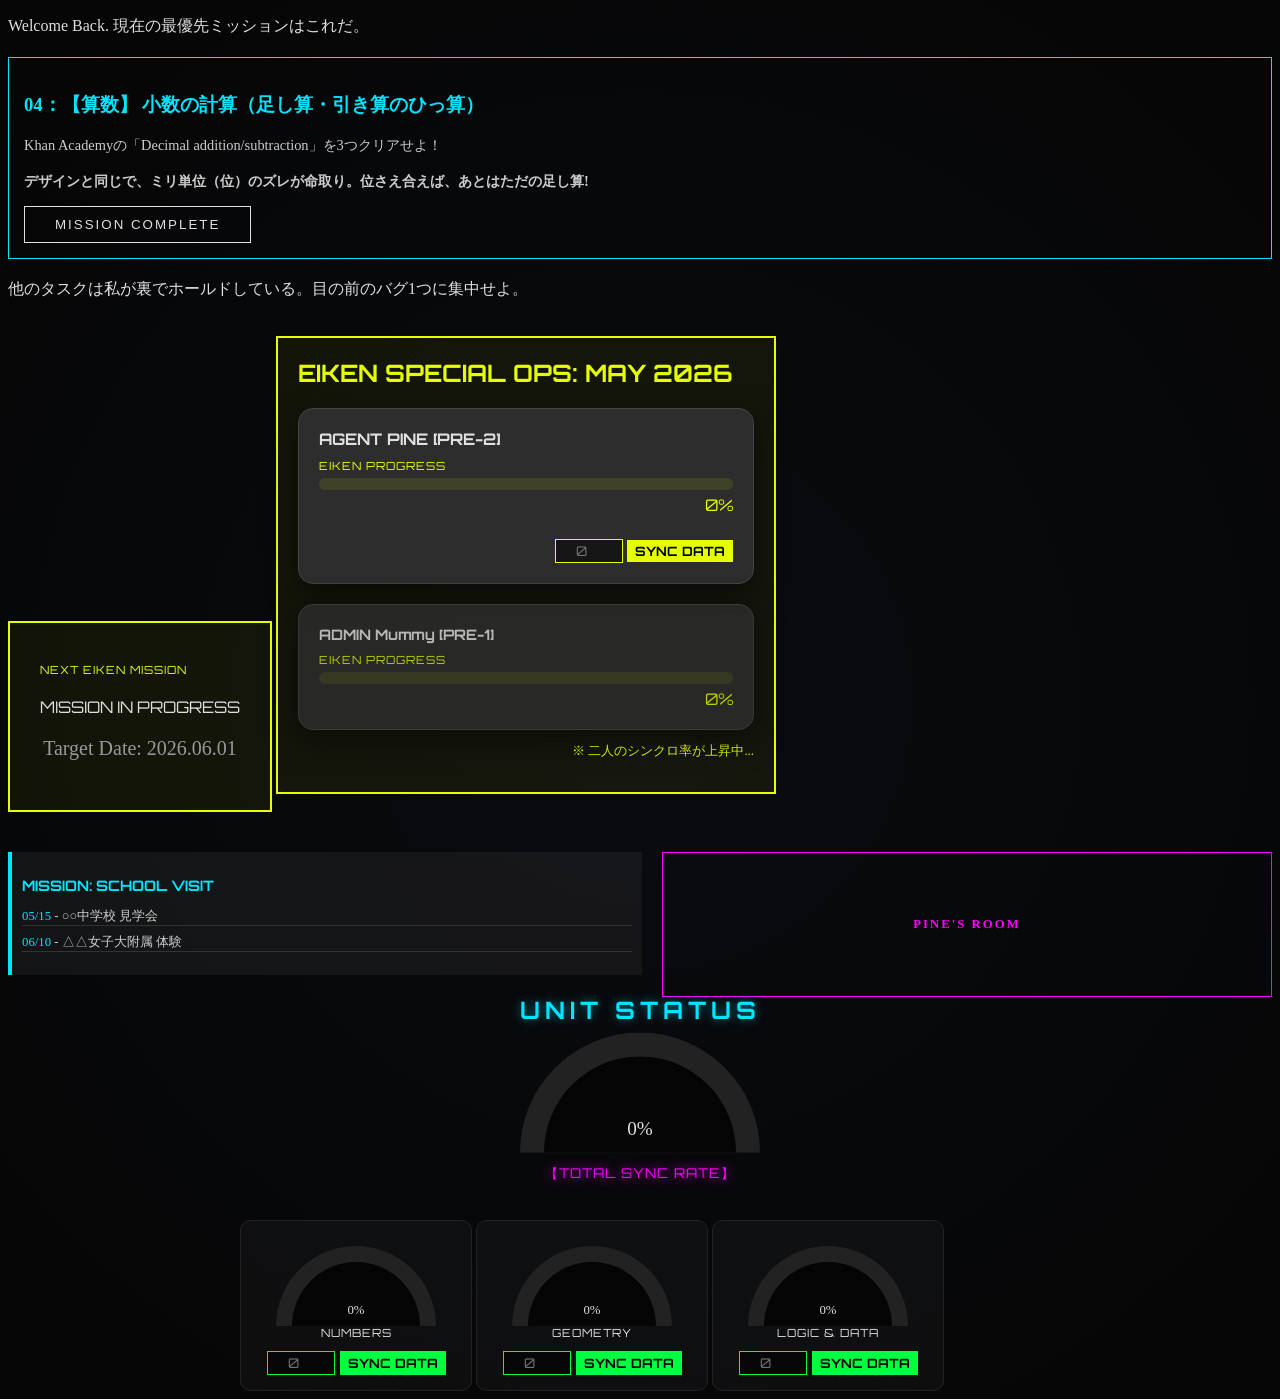
==== Active.html @ 0f69d70f "Add files via upload" ====
<!DOCTYPE html>
<html lang="ja">
<head>
    <meta charset="UTF-8">
    <meta name="viewport" content="width=device-width, initial-scale=1.0">
    <title>JULIA's Global Upgrade Dashboard</title>
    <link href="https://fonts.googleapis.com/css2?family=Orbitron:wght@400;700&family=Noto+Sans+JP:wght@400;700&display=swap" rel="stylesheet">
    <link rel="stylesheet" href="https://cdnjs.cloudflare.com/ajax/libs/animate.css/4.1.1/animate.min.css"/>
    <link rel="stylesheet" href="CSS.css">
    <script src="https://code.jquery.com/jquery-3.6.0.min.js"></script>
    <script src="js/quest.js"></script>
    <script src="js/animation.js"></script>
</head>
<body>

<!-- 01 TODAY'S MISSION -->
    <section id="mission_message">
        <p>Welcome Back. 現在の最優先ミッションはこれだ。</p>
    </section>

    <section id="today's_quest">
        <div id="quest-board" style="margin: 20px 0; border: 1px solid #00e5ff; padding: 15px;">
            <h3 id="quest-title" style="color: #00e5ff;">SCANNING MISSION...</h3>
            <p id="quest-detail" style="font-size: 0.9rem; color: #ccc;">Checking system status...</p>
            <button id="complete-btn" class="btn-minimal" style="display:none;">MISSION COMPLETE</button>
        </div>
    </section>

    <section id="mission_message">
        <p>他のタスクは私が裏でホールドしている。目の前のバグ1つに集中せよ。</p>
    </section>


<!-- 02 EIKEN SECTION -->

    <!-- 英検カウントダウンタイマー -->
    <section id="Eiken_CountDown">
        <div class="status-card" style="padding: 30px; border: 2px solid #e5ff00; background: rgba(229, 255, 0, 0.05);">
            <p class="label" style="color: #e5ff00;"><i class="fas fa-bullseye"></i> NEXT EIKEN MISSION</p>
            <div id="eiken-timer" style="font-family: 'Orbitron'; text-align: center; margin: 20px 0;">
                </div>
            <p style="font-size: 20px; color: #999; text-align: center;">Target Date: 2026.06.01</p>
        </div>
    </section>



        <section id="eiken-special-ops">
            <h2 style="color: #e5ff00; font-family: 'Orbitron'; margin-top: 0;">EIKEN SPECIAL OPS: MAY 2026</h2>
            
            <div class="status-container" style="margin-bottom: 20px;">
                <div class="status-text">
                    <span>AGENT PINE [PRE-2]</span>
                </div>

                <div class="progress-container-horizontal">
                    <p class="label" style="color: #e5ff00; margin-bottom: 5px;">EIKEN PROGRESS</p>
                        <div class="hp-bar-bg" style="width: 100%; background: rgba(229, 255, 0, 0.1); height: 12px; border-radius: 6px; overflow: hidden;">
                            <div id="eiken-bar-fill-pine"></div>
                        </div>
                        <div style="text-align: right; font-family: 'Orbitron'; color: #e5ff00; margin-top: 5px;">
                            <span id="eiken-percent">0</span>%
                        </div>

                        <div class="input-sync-box">
                            <input type="number" id="input-eiken" placeholder="0">
                            <button id="btn-numbers" onclick="sendProgressDirect('eiken')">SYNC DATA</button>
                        </div>
                </div>
            </div>

            <div class="status-container" style="opacity: 0.8;">
                <div class="status-text" style="font-size: 0.9rem;">
                    <span>ADMIN Mummy [PRE-1]</span>
                </div>

                <div class="progress-container-horizontal">
                    <p class="label" style="color: #e5ff00; margin-bottom: 5px;">EIKEN PROGRESS</p>
                        <div class="bar-bg" style="width: 100%; background: rgba(229, 255, 0, 0.1); height: 12px; border-radius: 6px; overflow: hidden;">
                            <div id="eiken-bar-fill-mummy"></div>
                        </div>
                        <div style="text-align: right; font-family: 'Orbitron'; color: #e5ff00; margin-top: 5px;">
                            <span id="eiken-percent">0</span>%
                        </div>
                </div>
            </div>
            
            <p id="eiken-sync-msg" style="font-size: 0.8rem; text-align: right; color: #e5ff00;">
                ※ 二人のシンクロ率が上昇中...
            </p>
        </section>

        <section id="info-portal" style="display: flex; gap: 20px; margin-top: 20px;">
            <div class="schedule-board">
                <h3 style="font-family: 'Orbitron'; font-size: 0.9rem; color:#00e5ff;">MISSION: SCHOOL VISIT</h3>
                <ul style="list-style: none; padding: 0; font-size: 0.8rem; color:#ccc;">
                    <li style="margin-bottom: 8px; border-bottom: 1px solid #333;"><span style="color:#00e5ff;">05/15</span> - ○○中学校 見学会</li>
                    <li style="margin-bottom: 8px; border-bottom: 1px solid #333;"><span style="color:#00e5ff;">06/10</span> - △△女子大附属 体験</li>
                </ul>
            </div>

            <div class="to_gemini">
                <a href="https://gemini.google.com/" target="_blank" class="btn-minimal">
                    <i class="fas fa-brain"></i> PINE'S ROOM
                </a>
            </div>
        </section>


    <section id="status-dashboard" style="width: 100%; max-width: 800px; margin: 0 auto;">
        <h1 style="text-align: center; letter-spacing: 5px;">UNIT STATUS</h1>

        <div id="total-sync-sector" style="text-align: center; margin-bottom: 50px; transform: scale(1.2);">
            <div class="gauge large-gauge">
                <div class="gauge-body">
                    <div id="total-gauge-fill" class="gauge-fill"></div>
                    <div class="gauge-cover">
                        <span id="total-percent">0</span>%
                    </div>
                </div>
            </div>
            <p class="label" style="color: #ff00ff; text-shadow: 0 0 10px #ff00ff;">【TOTAL SYNC RATE】</p>
        </div>

<!-- 各ゲージと入力フォーム -->


        <div class="gauge-item">
            <div class="gauge small-gauge">
                <div class="gauge-body">
                    <div id="numbers-gauge-fill" class="gauge-fill"></div>
                    <div class="gauge-cover"><span id="numbers-percent">0</span>%</div>
                </div>
            </div>
            <p class="label">NUMBERS</p>
            
            <div class="input-sync-box">
                <input type="number" id="input-numbers" placeholder="0">
                <button id="btn-numbers" onclick="sendProgressDirect('numbers')">SYNC DATA</button>
            </div>
        </div>

        <div class="gauge-item">
            <div class="gauge small-gauge">
                <div class="gauge-body">
                    <div id="geometry-gauge-fill" class="gauge-fill"></div>
                    <div class="gauge-cover"><span id="geometry-percent">0</span>%</div>
                </div>
            </div>
            <p class="label">GEOMETRY</p>

            <div class="input-sync-box">
                <input type="number" id="input-geometry" placeholder="0">
                <button id="btn-geometry" onclick="sendProgressDirect('geometry')">SYNC DATA</button>
            </div>
        </div>

        <div class="gauge-item">
            <div class="gauge small-gauge">
                <div class="gauge-body">
                    <div id="logic-gauge-fill" class="gauge-fill"></div>
                    <div class="gauge-cover"><span id="logic-percent">0</span>%</div>
                </div>
            </div>
            <p class="label">LOGIC & DATA</p>

            <div class="input-sync-box">
                <input type="number" id="input-logic" placeholder="0">
                <button id="btn-logic" onclick="sendProgressDirect('logic')">SYNC DATA</button>
            </div>
        </div>
    </div>
</section>

</body>
</html>
---- CSS.css ----
/* 背景をさらに深く、計器が映える色に */
body {
    background: radial-gradient(circle at center, #0a0c10 0%, #050505 100%);
    color: #e0e0e0;
}

        a {
            color: #e0e0e0;
            font-weight: bold;
            text-decoration: none;
        }
        a:hover {
            text-shadow: 0 0 10px #00e5ff;
            color: #fff;
        }

        #main-container {
            width: 80%;
            max-width: 600px;
            border-left: 2px solid #00e5ff; /* 左側の細いラインだけで「プロ」を演出 */
            padding: 40px;
            background: rgba(255, 255, 255, 0.02);
        }

        /* ボタンも「塗り」じゃなく「枠線」で */
        .btn-minimal {
            background: transparent;
            border: 1px solid #e0e0e0;
            color: #e0e0e0;
            padding: 10px 30px;
            letter-spacing: 2px;
            transition: 0.3s;
        }

        .btn-minimal:hover {
            border-color: #00e5ff;
            color: #00e5ff;
            box-shadow: 0 0 15px rgba(0, 229, 255, 0.3);
        }

        h1 {
            font-family: 'Orbitron', sans-serif;
            color: #00e5ff;
            text-shadow: 0 0 10px rgba(0, 229, 255, 0.5);
        }


        /* ◆━━━━━━━━━━━━━━━━━━━━━━━━━━━━━━━━━━━━━━━━━━━━━━━━━━━◆ */

        /* 英検カウントダウン　と　プログレス */
        #Eiken_CountDown {
            display: inline-block;
            margin: 20px auto;
        }
        #eiken-special-ops {
            display: inline-block;
            border: 2px solid #e5ff00; 
            padding: 20px; 
            margin-bottom: 30px; 
            background: rgba(229, 255, 0, 0.05);
        }
        
        #eiken-special-ops .input-sync-box{
            margin-top: 24px;
            text-align: right !important;
            display: block;
        }
        #eiken-special-ops .input-sync-box input {
            width: 60px;
            background: rgba(0, 0, 0, 0.5);
            border: 1px solid #e5ff00;
            color: #fff;
            padding: 3px;
            font-family: 'Orbitron', sans-serif;
            text-align: center;
        }

        #eiken-special-ops .input-sync-box button {
            background: #e5ff00;
            border: none;
            color: #000;
            font-weight: bold;
            padding: 3px 8px;
            cursor: pointer;
            font-size: 0.8rem;
            font-family: 'Orbitron', sans-serif;
        }

        #eiken-btn {
            margin-left: 8px;
        }

        #eiken-bar-fill-pine {
            height: 100%;
            background: linear-gradient(90deg, #e5ff00, #bfff00); /* 英検カラー */
            box-shadow: 0 0 15px rgba(229, 255, 0, 0.5);
            width: 0%; /* 初期値 */
            transition: width 1.5s cubic-bezier(0.22, 1, 0.36, 1);
        }

        #eiken-bar-fill-mummy {
            height: 100%;
            background: linear-gradient(90deg, #e5ff00, #bfff00); /* 英検カラー */
            box-shadow: 0 0 15px rgba(229, 255, 0, 0.5);
            width: 0%; /* 初期値 */
            transition: width 1.5s cubic-bezier(0.22, 1, 0.36, 1);
        }

        /* ◆━━━━━━━━━━━━━━━━━━━━━━━━━━━━━━━━━━━━━━━━━━━━━━━━━━━◆ */


        /* 予定 */
        .schedule-board {
            flex: 1; 
            border-left: 4px solid #00e5ff; 
            padding-left: 15px; 
            background: rgba(255,255,255,0.05); 
            padding: 10px;
        }

        /* GemちゃんへLink */
        .to_gemini {
            flex: 1; 
        }
        
        .to_gemini .btn-minimal{
            display: flex; height: 100%; align-items: center; justify-content: center; border-color: #ff00ff; color: #ff00ff; font-size: 0.8rem; 
        }


        /* ◆━━━━━━━━━━━━━━━━━━━━━━━━━━━━━━━━━━━━━━━━━━━━━━━━━━━◆ */


        .status-container {
            /* width: 100%; */
            max-width: 600px;
            background: #2d2d2d;
            padding: 20px;
            border-radius: 15px;
            box-shadow: 0 10px 30px rgba(0,0,0,0.5);
            border: 1px solid #444;
        }

        /* セクター全体のサイズ調整 */
        #eiken-special-ops {
            box-sizing: border-box; /* 枠線を含めたサイズ計算にする */
            width: 100%;
            max-width: 500px; /* 親要素からはみ出ないように */
            margin: 20px auto;
        }

        /* セミパイチャート */
        .gauge {
            width: 200px; height: 100px; /* 半円のサイズ */
            position: relative; overflow: hidden; margin: 0 auto;
        }
        .gauge-body {
            width: 200px; height: 200px;
            border-radius: 50%; background: #222; /* 背景色 */
            position: relative;
        }
        .gauge-fill {
            position: absolute; 
            top: 0; 
            left: 0; 
            width: 100%; 
            height: 100%;
            border-radius: 50%; 
            /* 初期状態は色なし */
            background: conic-gradient(transparent 0deg, transparent 0deg);
            transform: rotate(-90deg); /* 0度を左端にする */
        }
        /* ゲージの基本スタイル修正（数字が見えるように） */
        .gauge-cover {
            width: 160px; height: 160px; 
            background: #050505; /* 背景色と合わせる */
            border-radius: 50%; position: absolute; top: 20px; left: 20px;
            display: flex; align-items: center; justify-content: center;
            padding-bottom: 40px; /* 数字の位置を上に調整して隠れないように */
            box-sizing: border-box;
        }

        /* 数字のカウントアップ感（オプション） */
        .gauge-cover span {
            transition: all 0.5s ease;
        }

        /* 小さいゲージ用調整 */
        .small-gauge {
            transform: scale(0.8);
            margin-bottom: -20px;
        }

        .gauge-item {
            text-align: center;
            background: rgba(255, 255, 255, 0.03);
            padding: 15px;
            border-radius: 10px;
            border: 1px solid #222;
            display: inline-block;
        }

        .label {
            font-family: 'Orbitron';
            font-size: 0.7rem;
            letter-spacing: 1px;
            margin-top: 10px;
        }

        /* 各項目の入力セクション */
        .input-sync-box {
            margin-top: 10px;
            display: flex;
            gap: 5px;
            justify-content: center;
        }

        .input-sync-box input {
            width: 60px;
            background: rgba(0, 0, 0, 0.5);
            border: 1px solid #00ff41;
            color: #fff;
            padding: 3px;
            font-family: 'Orbitron', sans-serif;
            text-align: center;
        }

        .input-sync-box button {
            background: #00ff41;
            border: none;
            color: #000;
            font-weight: bold;
            padding: 3px 8px;
            cursor: pointer;
            font-size: 0.8rem;
            font-family: 'Orbitron', sans-serif;
        }

        #entry {
            margin: 40px auto;
            padding: 20px;
            border: 2px solid #00ff41;
            background: rgba(0, 255, 65, 0.05);
            box-shadow: 0 0 15px rgba(0, 255, 65, 0.2);
            border-radius: 10px;
            max-width: 500px;
            /* ほんのり呼吸するように光らせる */
            animation: border-glow 4s infinite alternate;
        }

        @keyframes border-glow {
            from { box-shadow: 0 0 5px rgba(0, 255, 65, 0.2); }
            to { box-shadow: 0 0 20px rgba(0, 255, 65, 0.5); }
        }


        .status-text {
            font-family: 'Orbitron', sans-serif;
            font-weight: bold;
            display: flex;
            justify-content: space-between;
        }



        /* ご褒美ガチャ */
        #gacha-btn {
            margin-top: 30px;
            padding: 15px 40px;
            font-size: 1.2rem;
            font-family: 'Orbitron', sans-serif;
            background: #555;
            color: #888;
            border: none;
            border-radius: 50px;
            cursor: not-allowed;
            transition: all 0.3s;
        }

        /* ガチャ解放時のクラス */
        #gacha-btn.unlocked {
            background: linear-gradient(135deg, #ffd700, #ff8f00);
            color: #000;
            cursor: pointer;
            box-shadow: 0 0 20px rgba(255, 215, 0, 0.6);
            font-weight: bold;
        }



/* 完了した時の「真ん中に線」演出 */
.completed {
    text-decoration: line-through;
    color: #666 !important;
    opacity: 0.5;
    transition: 0.5s;
}
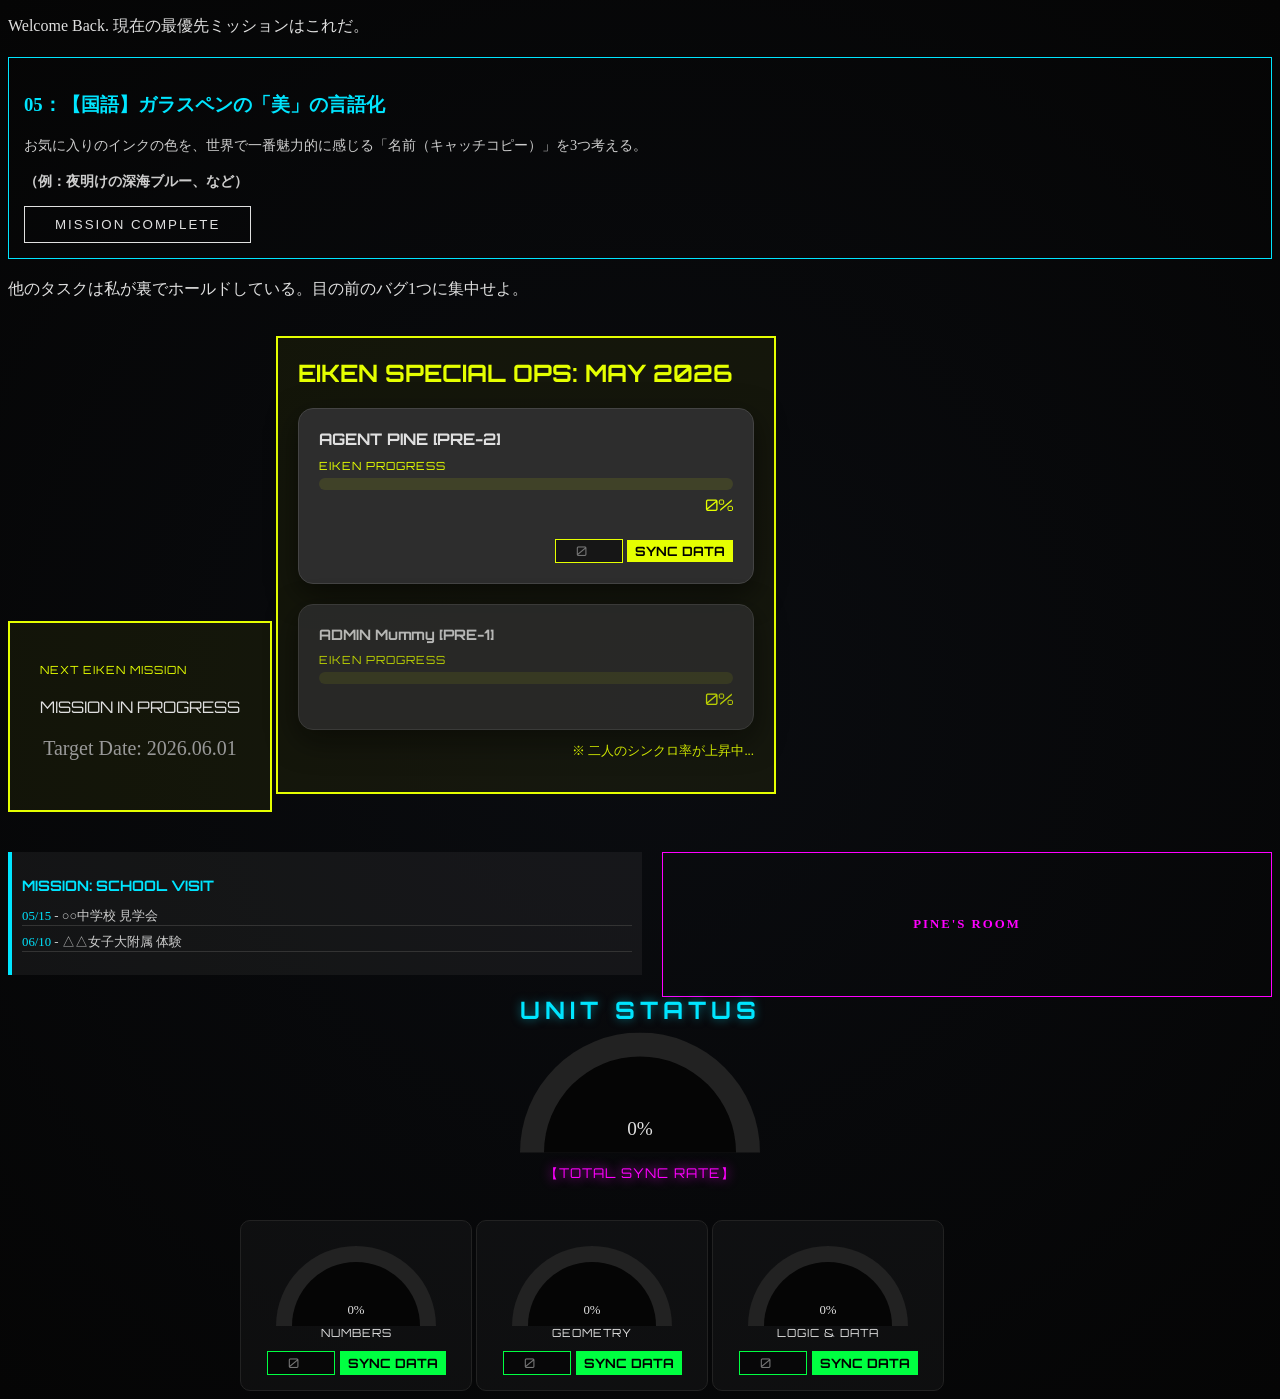
==== commit d929421b: "Add files via upload" ====
--- a/Active.html
+++ b/Active.html
@@ -3,7 +3,7 @@
 <head>
     <meta charset="UTF-8">
     <meta name="viewport" content="width=device-width, initial-scale=1.0">
-    <title>JULIA's Global Upgrade Dashboard</title>
+    <title>Pine's Global Upgrade Dashboard</title>
     <link href="https://fonts.googleapis.com/css2?family=Orbitron:wght@400;700&family=Noto+Sans+JP:wght@400;700&display=swap" rel="stylesheet">
     <link rel="stylesheet" href="https://cdnjs.cloudflare.com/ajax/libs/animate.css/4.1.1/animate.min.css"/>
     <link rel="stylesheet" href="CSS.css">
